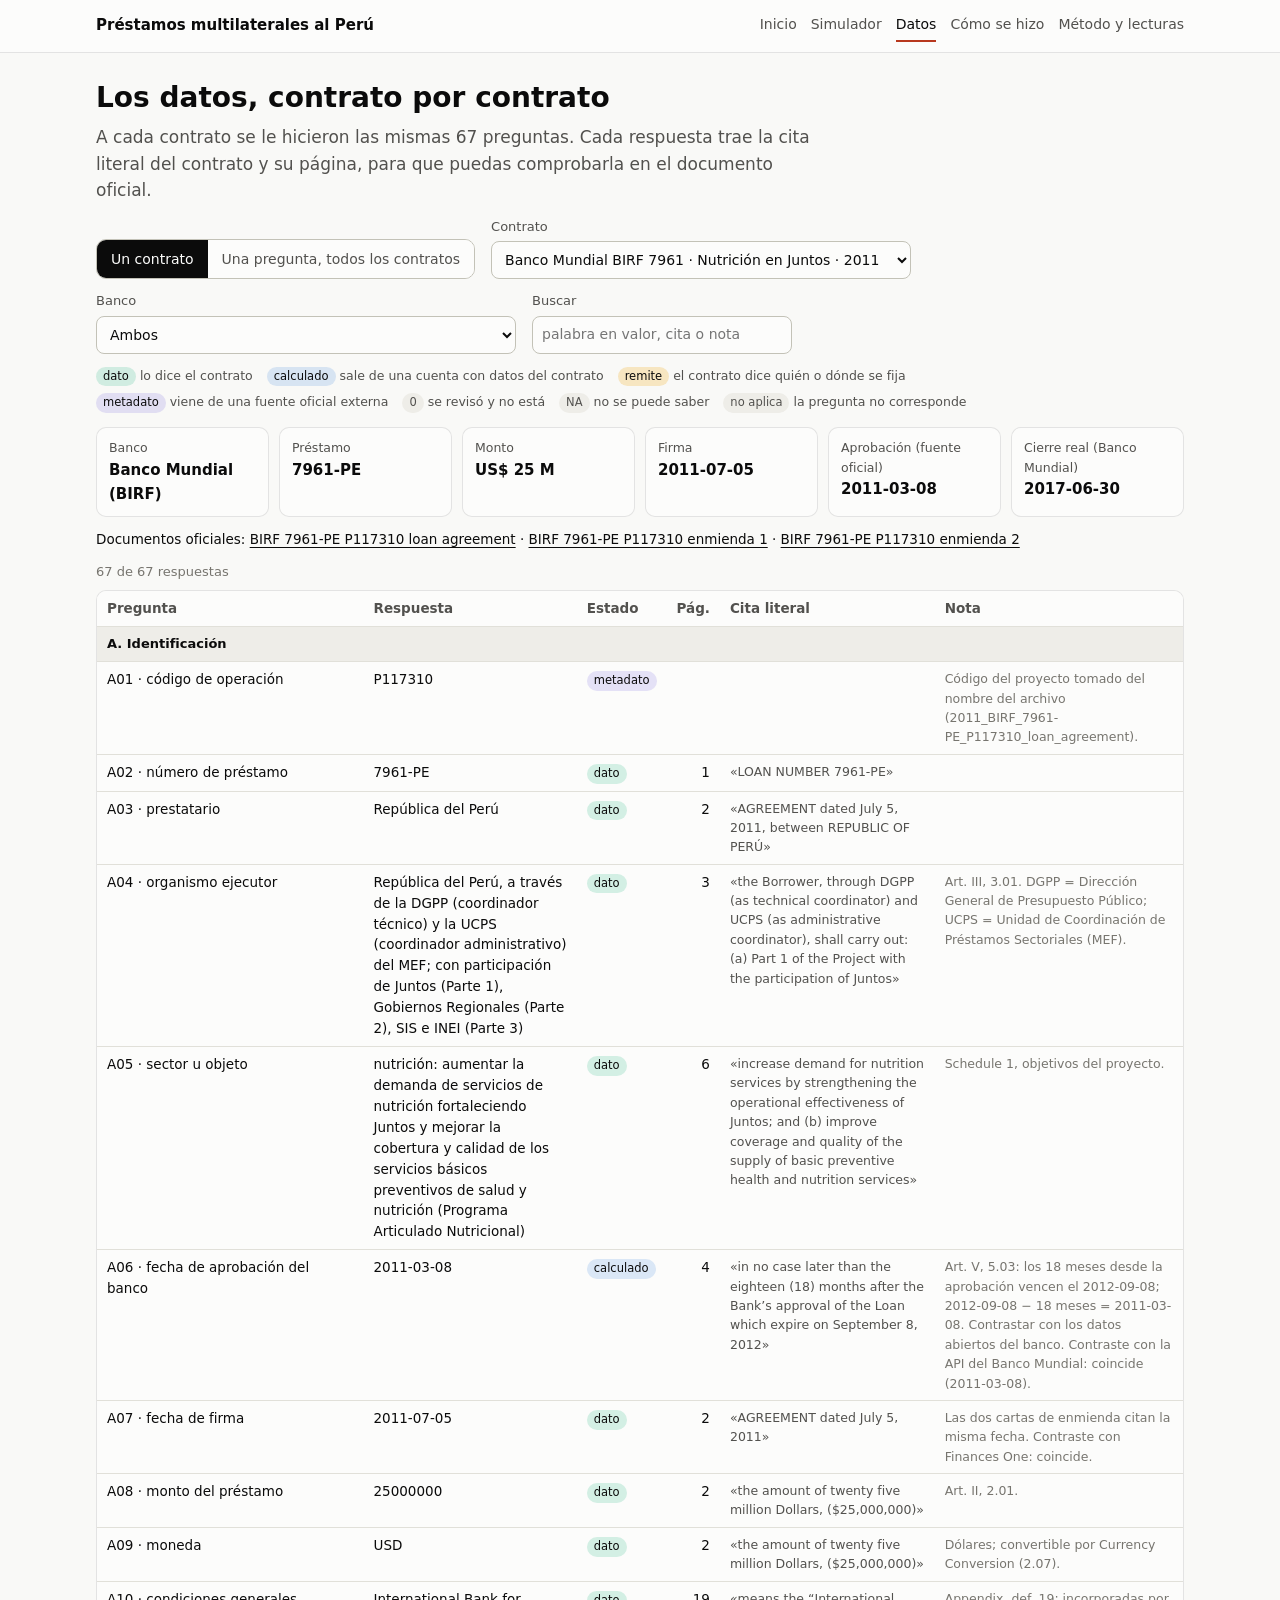
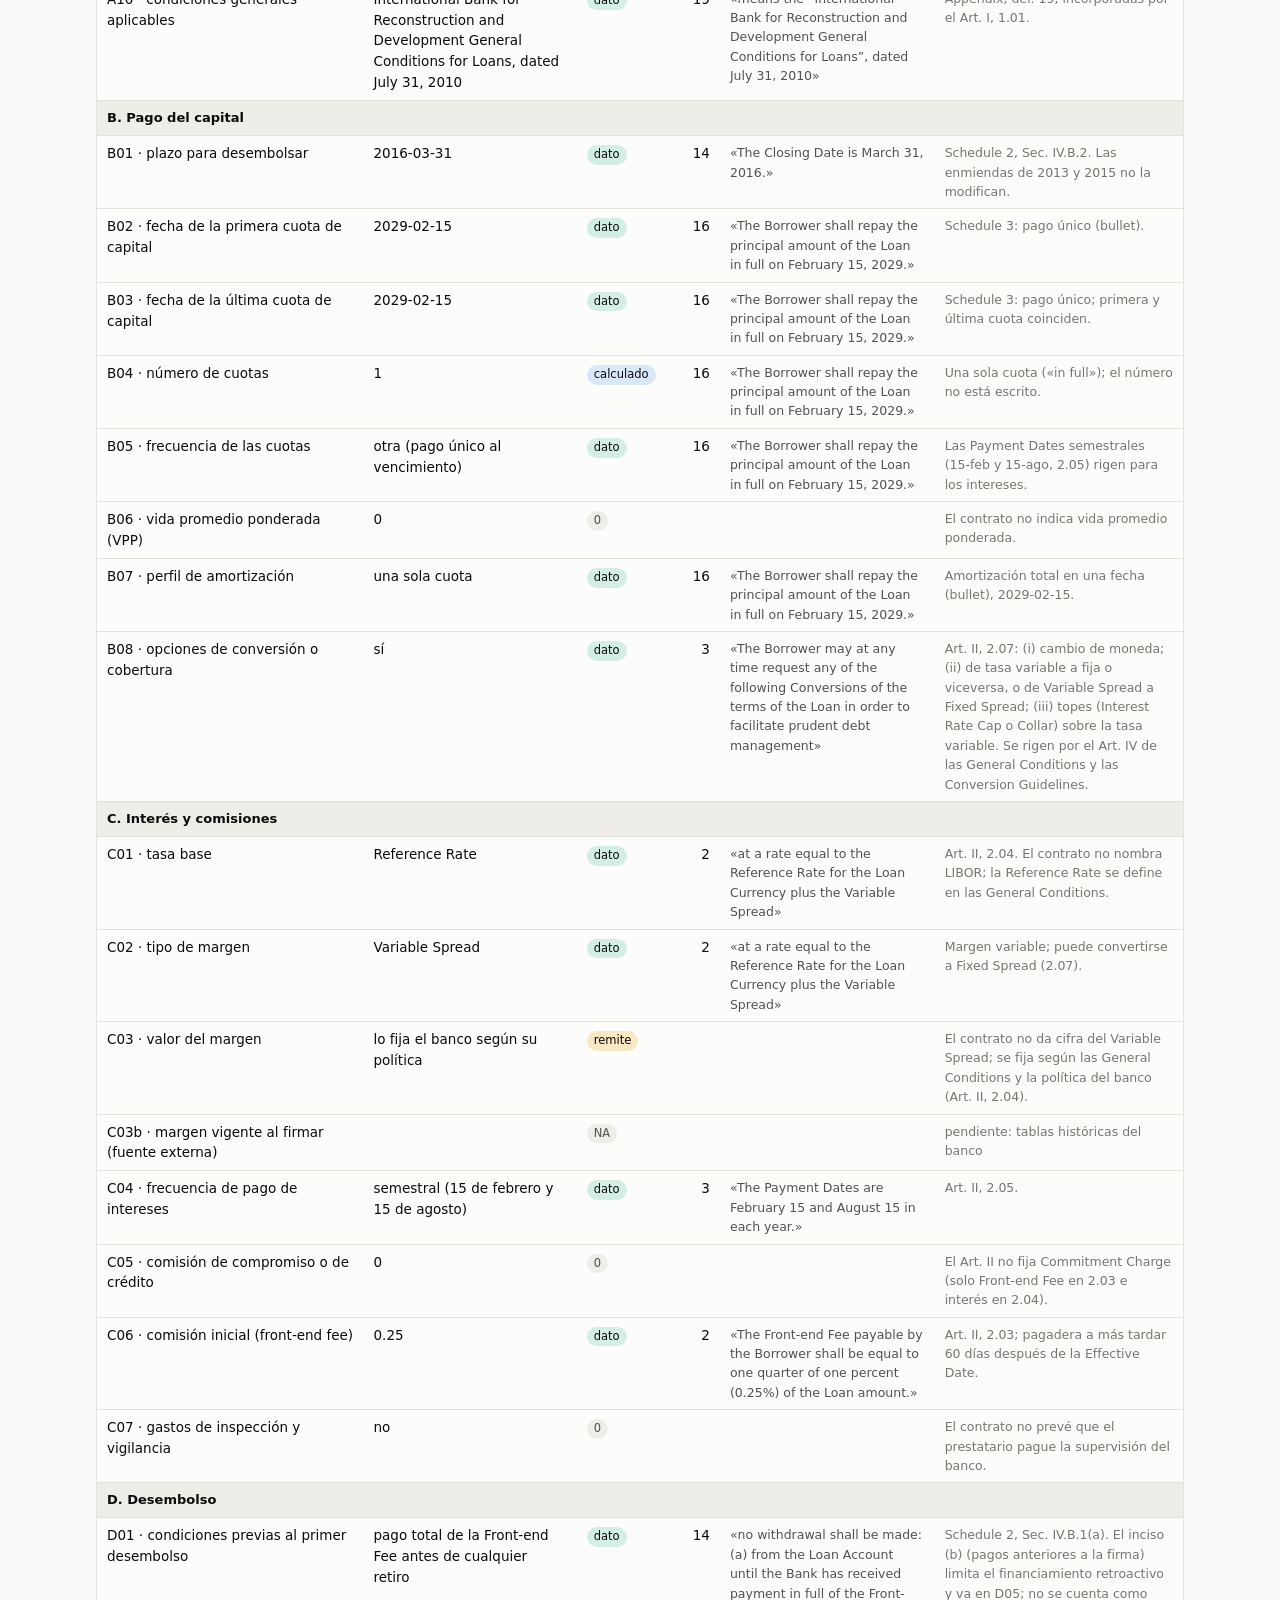
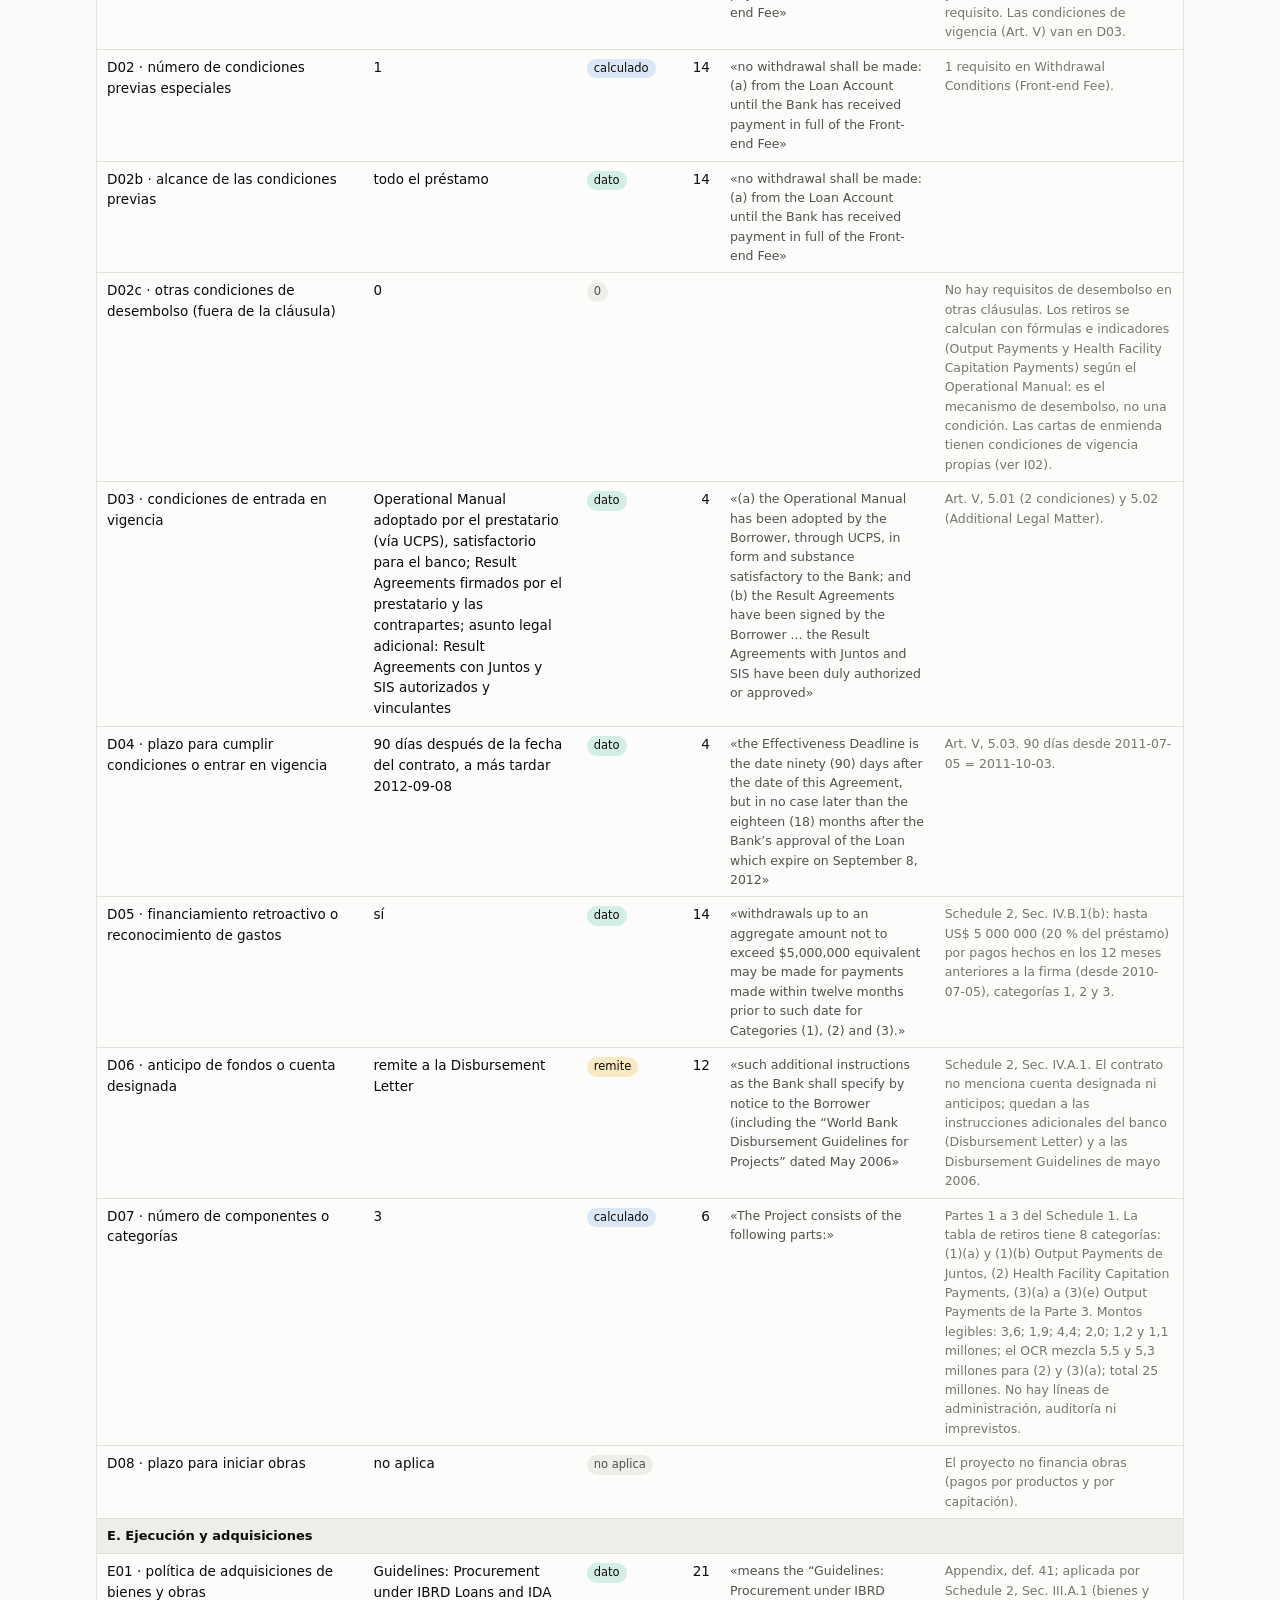
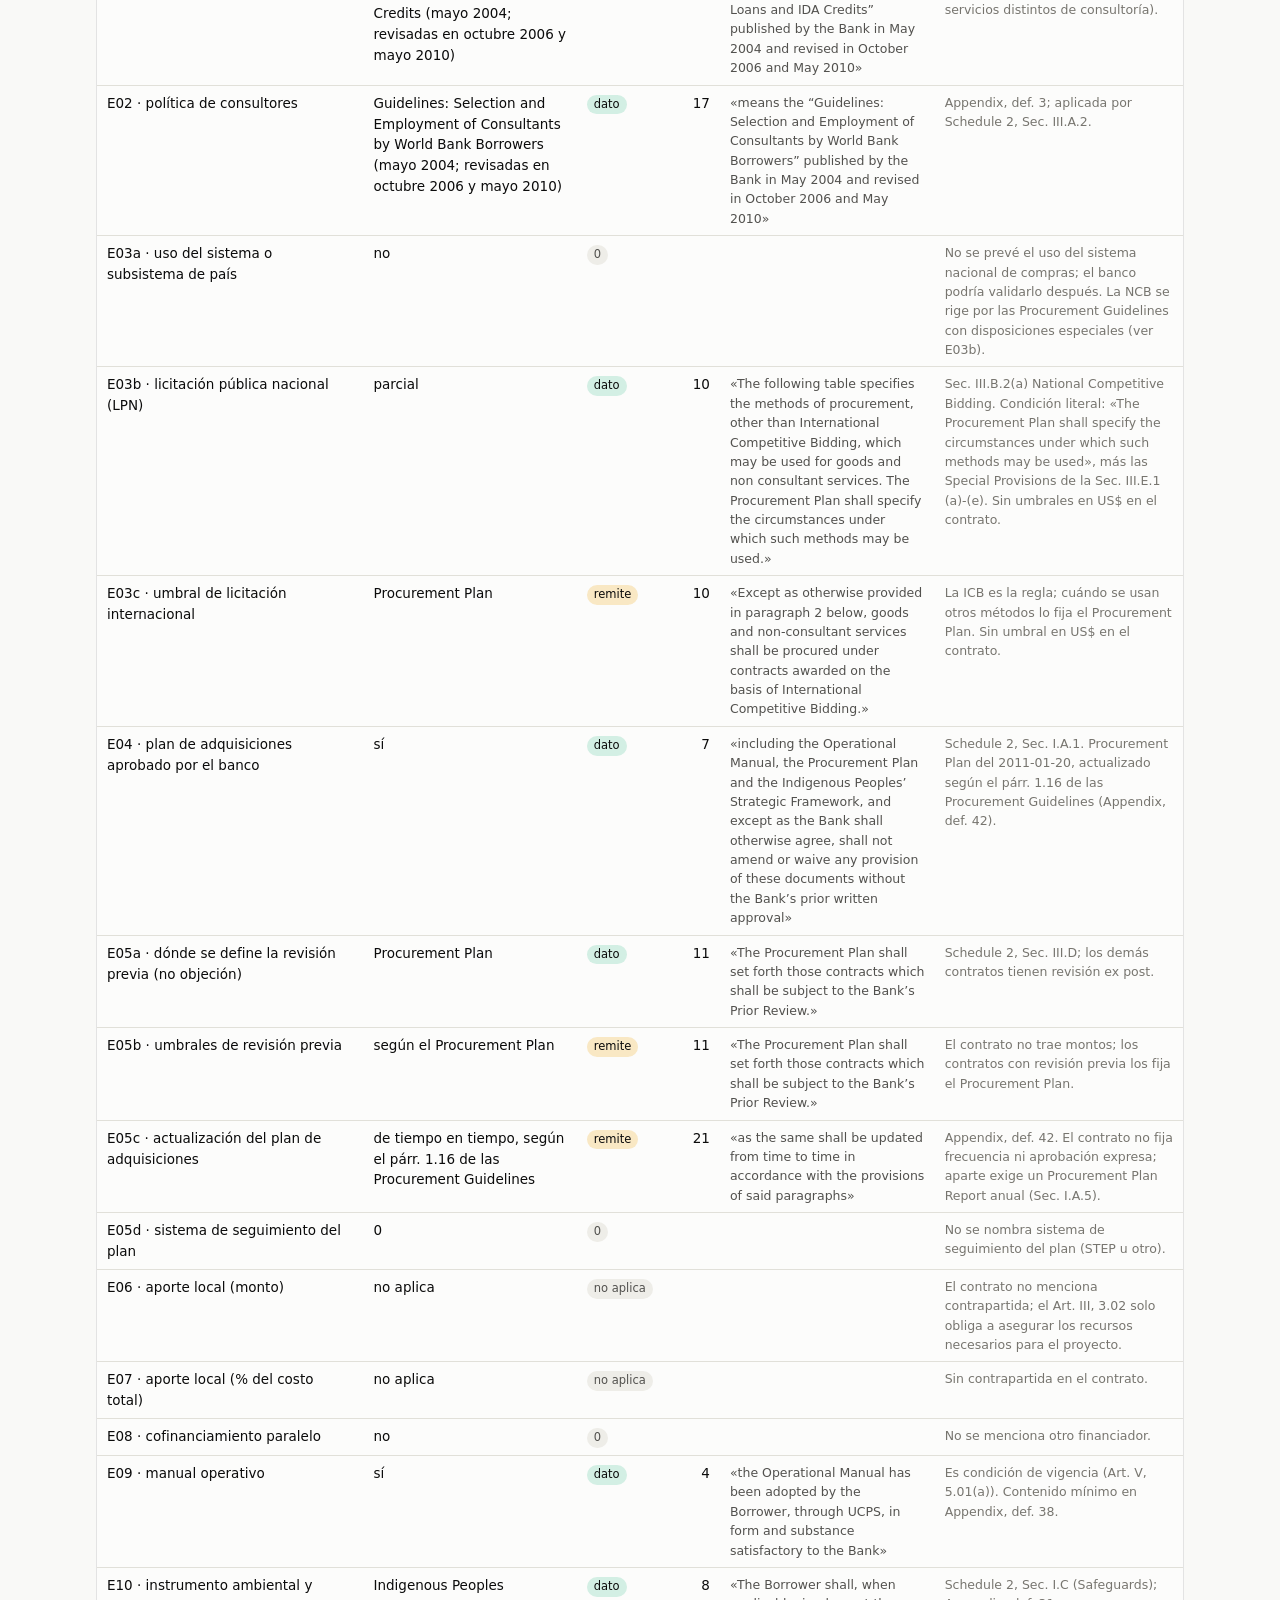
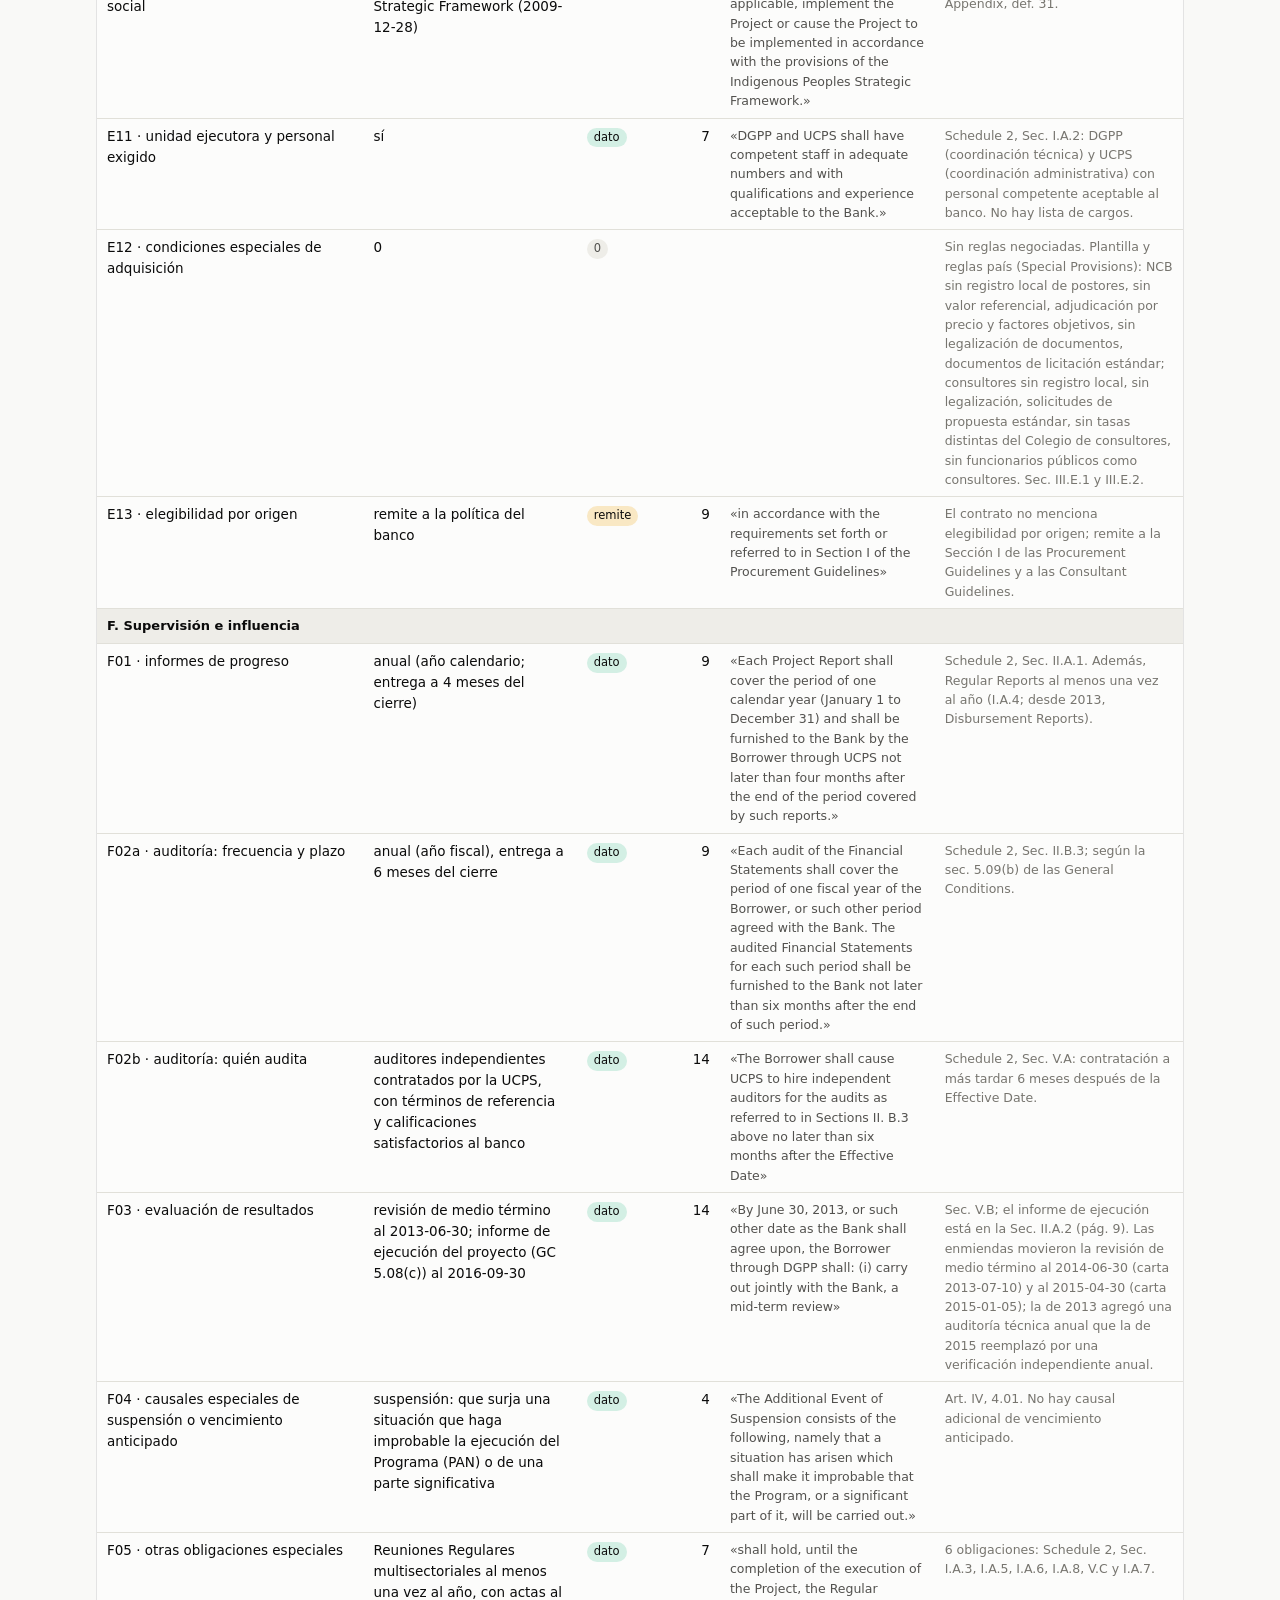
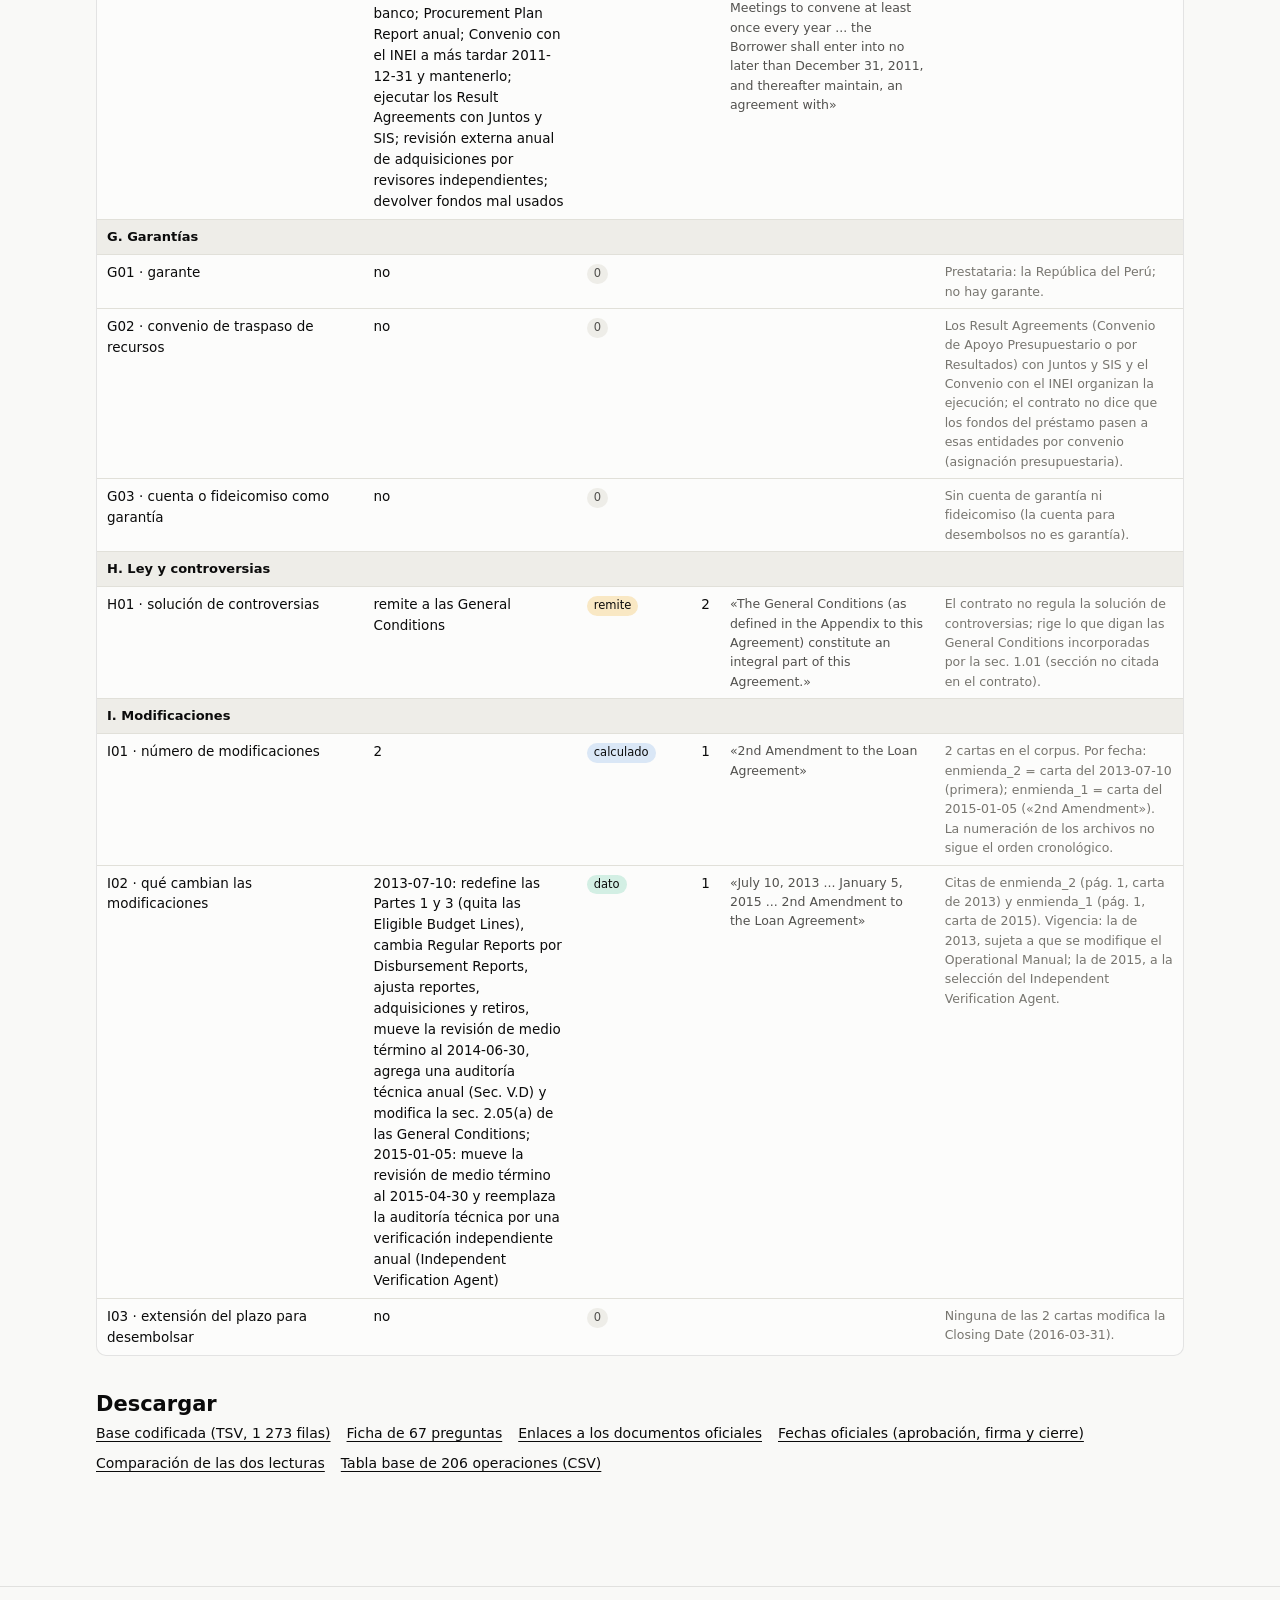
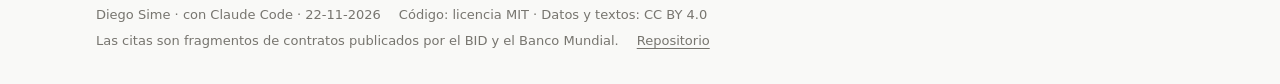
==== datos.html @ 69d33046 "Publica el sitio Préstamos multilaterales al Perú - Inicio con seis hallazgos, cada uno enlazado a s" ====
<!doctype html>
<html lang="es">
<head>
<meta charset="utf-8">
<meta name="viewport" content="width=device-width, initial-scale=1, viewport-fit=cover">
<title>Datos · Préstamos multilaterales al Perú</title>
<meta name="description" content="Las 67 respuestas de cada uno de 19 contratos de préstamo del BID y del Banco Mundial al Perú, con su cita literal y su página.">
<link rel="stylesheet" href="assets/estilos.css">
<style>
.vista { display: inline-flex; border: 1px solid var(--axis); border-radius: 10px; overflow: hidden; }
.vista button { font: inherit; font-size: 14px; border: 0; background: var(--surface); color: var(--ink-2); padding: 8px 14px; cursor: pointer; min-height: 38px; }
.vista button[aria-pressed="true"] { background: var(--ink); color: var(--surface); }
.controles { display: flex; flex-wrap: wrap; gap: 12px 16px; align-items: end; margin: 14px 0 12px; }
.controles label { display: flex; flex-direction: column; gap: 4px; font-size: 13px; color: var(--ink-2); }
.controles select, .controles input { font: inherit; font-size: 14px; color: var(--ink); background: var(--surface); border: 1px solid var(--axis); border-radius: 8px; padding: 7px 9px; min-height: 38px; max-width: 100%; }
.controles label { min-width: 0; max-width: 100%; }
.controles select { width: min(420px, calc(100vw - 32px)); }
.ficha-contrato { display: grid; grid-template-columns: repeat(auto-fill, minmax(170px, 1fr)); gap: 10px; margin-bottom: 12px; }
.ficha-contrato div { background: var(--surface); border: 1px solid var(--ring); border-radius: 10px; padding: 10px 12px; }
.ficha-contrato b { display: block; font-size: 12.5px; color: var(--ink-2); font-weight: 500; }
.ficha-contrato span { font-size: 15px; font-weight: 600; }
.docs { font-size: 13.5px; margin: 0 0 12px; }
.bloque td { background: var(--chip); font-weight: 600; font-size: 13px; }
td.cita { font-size: 12.5px; color: var(--ink-2); max-width: 46ch; }
td.cita q { quotes: "«" "»"; }
td.valor { font-weight: 500; max-width: 40ch; }
td.nt { font-size: 12.5px; color: var(--muted); max-width: 38ch; }
td.fecha { white-space: nowrap; }
.controles label[hidden] { display: none; }
.controles input[type=search] { width: min(260px, calc(100vw - 32px)); }
.leyenda { display: flex; flex-wrap: wrap; gap: 6px 14px; font-size: 12.5px; color: var(--ink-2); margin: 6px 0 14px; }
.cuenta { font-size: 13px; color: var(--muted); margin: 0 0 8px; }
.descargas { display: flex; flex-wrap: wrap; gap: 8px 16px; font-size: 14px; }
@media (max-width: 640px) { td.nt, th.nt { display: none; } }
</style>
</head>
<body>
<header class="barra"><div class="barra__in">
  <a class="barra__sitio" href="index.html">Préstamos multilaterales al Perú</a>
  <nav aria-label="Secciones">
    <a href="index.html">Inicio</a>
    <a href="simulador.html">Simulador</a>
    <a href="datos.html" aria-current="page">Datos</a>
    <a href="pipeline.html">Cómo se hizo</a>
    <a href="metodo.html">Método y lecturas</a>
  </nav>
</div></header>

<main>
  <h1 style="font-size:28px">Los datos, contrato por contrato</h1>
  <p class="lead">A cada contrato se le hicieron las mismas 67 preguntas. Cada respuesta trae la cita literal del contrato y su página, para que puedas comprobarla en el documento oficial.</p>

  <div class="controles">
    <div class="vista" role="group" aria-label="Forma de ver los datos">
      <button type="button" id="vContrato" aria-pressed="true">Un contrato</button>
      <button type="button" id="vVariable" aria-pressed="false">Una pregunta, todos los contratos</button>
    </div>
    <label id="lContrato">Contrato <select id="selContrato"></select></label>
    <label id="lVariable" hidden>Pregunta <select id="selVariable"></select></label>
    <label>Banco <select id="selBanco"><option value="">Ambos</option><option value="BID">BID</option><option value="BIRF">Banco Mundial (BIRF)</option></select></label>
    <label>Buscar <input id="buscar" type="search" placeholder="palabra en valor, cita o nota"></label>
  </div>

  <div class="leyenda" aria-label="Qué significa el estado de cada dato">
    <span><span class="estado dato">dato</span> lo dice el contrato</span>
    <span><span class="estado calculado">calculado</span> sale de una cuenta con datos del contrato</span>
    <span><span class="estado remite">remite</span> el contrato dice quién o dónde se fija</span>
    <span><span class="estado metadato">metadato</span> viene de una fuente oficial externa</span>
    <span><span class="estado">0</span> se revisó y no está</span>
    <span><span class="estado">NA</span> no se puede saber</span>
    <span><span class="estado">no aplica</span> la pregunta no corresponde</span>
  </div>

  <div id="cabecera"></div>
  <p class="cuenta" id="cuenta" role="status"></p>
  <div class="tablewrap"><table id="tabla"></table></div>

  <section class="seccion">
    <h2>Descargar</h2>
    <div class="descargas">
      <a href="data/base_codificada_v21.tsv">Base codificada (TSV, 1 273 filas)</a>
      <a href="data/ficha_v21.tsv">Ficha de 67 preguntas</a>
      <a href="data/fuentes_documentos.tsv">Enlaces a los documentos oficiales</a>
      <a href="data/fechas_oficiales.tsv">Fechas oficiales (aprobación, firma y cierre)</a>
      <a href="data/concordancia_muestras.tsv">Comparación de las dos lecturas</a>
      <a href="data/prestamos_peru_2011_2026.csv">Tabla base de 206 operaciones (CSV)</a>
    </div>
  </section>
</main>

<footer class="pie"><div class="pie__in">
  <span>Diego Sime · con Claude Code · 22-11-2026</span>
  <span>Código: licencia MIT · Datos y textos: CC BY 4.0</span>
  <span>Las citas son fragmentos de contratos publicados por el BID y el Banco Mundial.</span>
  <a href="https://github.com/diegosimemirror/loan">Repositorio</a>
</div></footer>
<script src="assets/datos.js"></script>
</body>
</html>
---- assets/estilos.css ----
/* ============================================================
   Estilos comunes del sitio «loan»
   Colores como tokens (claro y oscuro), letra del sistema, diseño que se adapta al celular.
   ============================================================ */
:root {
  color-scheme: light;
  --page: #f9f9f7; --surface: #fcfcfb; --ink: #0b0b0b; --ink-2: #52514e; --muted: #77756f;
  --grid: #e1e0d9; --axis: #c3c2b7; --ring: rgba(11,11,11,0.10);
  --s1: #2a78d6; --s2: #eb6834; --s3: #1baf7a; --s4: #eda100; --s7: #6250d6;
  --bid: #2a78d6; --birf: #1baf7a;
  --accent: #b8381e; --focus: #2a78d6; --chip: #eeede8;
}
@media (prefers-color-scheme: dark) {
  :root:not([data-theme="light"]) {
    color-scheme: dark;
    --page: #0d0d0d; --surface: #1a1a19; --ink: #f0efec; --ink-2: #c3c2b7; --muted: #9a988f;
    --grid: #2c2c2a; --axis: #383835; --ring: rgba(255,255,255,0.10);
    --s1: #3987e5; --s2: #d95926; --s3: #199e70; --s4: #c98500; --s7: #9085e9;
    --bid: #3987e5; --birf: #199e70; --accent: #f08a6c; --focus: #3987e5; --chip: #262624;
  }
}
:root[data-theme="dark"] {
  color-scheme: dark;
  --page: #0d0d0d; --surface: #1a1a19; --ink: #f0efec; --ink-2: #c3c2b7; --muted: #9a988f;
  --grid: #2c2c2a; --axis: #383835; --ring: rgba(255,255,255,0.10);
  --s1: #3987e5; --s2: #d95926; --s3: #199e70; --s4: #c98500; --s7: #9085e9;
  --bid: #3987e5; --birf: #199e70; --accent: #f08a6c; --focus: #3987e5; --chip: #262624;
}

* { box-sizing: border-box; }
body { margin: 0; background: var(--page); color: var(--ink); font: 15.5px/1.55 system-ui, -apple-system, "Segoe UI", sans-serif; }
a { color: inherit; text-underline-offset: 3px; }
:focus-visible { outline: 2px solid var(--focus); outline-offset: 2px; }
h1, h2, h3 { line-height: 1.2; margin: 0; }
p { margin: 0 0 10px; }

/* ---------- Barra superior ---------- */
.barra { position: sticky; top: 0; z-index: 10; background: var(--surface); border-bottom: 1px solid var(--ring); }
.barra__in { max-width: 1120px; margin: 0 auto; padding: 10px 16px; display: flex; flex-wrap: wrap; gap: 6px 18px; align-items: center; justify-content: space-between; }
.barra__sitio { font-weight: 700; text-decoration: none; font-size: 15px; }
.barra nav { display: flex; flex-wrap: wrap; gap: 4px 14px; font-size: 14px; }
.barra nav a { text-decoration: none; color: var(--ink-2); padding: 4px 0; border-bottom: 2px solid transparent; }
.barra nav a:hover { color: var(--ink); }
.barra nav a[aria-current="page"] { color: var(--ink); border-bottom-color: var(--accent); }

/* ---------- Estructura ---------- */
main { max-width: 1120px; margin: 0 auto; padding: 28px 16px 64px; }
.portada h1 { font-size: clamp(26px, 4.2vw, 40px); font-weight: 750; letter-spacing: -0.01em; max-width: 22ch; }
.lead { color: var(--ink-2); font-size: 17px; max-width: 68ch; margin-top: 10px; }
.card { background: var(--surface); border: 1px solid var(--ring); border-radius: 12px; padding: 18px; }
.seccion { margin-top: 36px; }
.seccion > h2 { font-size: 21px; margin-bottom: 6px; }
.sub { color: var(--ink-2); font-size: 14px; margin-bottom: 14px; max-width: 72ch; }
.small { font-size: 12.5px; color: var(--muted); }

/* ---------- Cifras de portada ---------- */
.cifras { display: grid; grid-template-columns: repeat(auto-fill, minmax(150px, 1fr)); gap: 10px; margin-top: 22px; }
.cifra { background: var(--surface); border: 1px solid var(--ring); border-radius: 10px; padding: 12px 14px; }
.cifra b { display: block; font-size: 26px; line-height: 1.1; font-weight: 700; }
.cifra span { font-size: 13px; color: var(--ink-2); }

/* ---------- Preguntas ---------- */
.preguntas { display: flex; flex-wrap: wrap; gap: 8px; margin: 0; padding: 0; list-style: none; }
.preguntas li { background: var(--chip); border-radius: 999px; padding: 5px 12px; font-size: 14px; }

/* ---------- Hallazgos ---------- */
.hallazgos { display: grid; grid-template-columns: repeat(auto-fill, minmax(300px, 1fr)); gap: 14px; }
.hallazgo { background: var(--surface); border: 1px solid var(--ring); border-radius: 12px; padding: 16px 18px; display: flex; flex-direction: column; gap: 6px; }
.hallazgo .num { font-size: 30px; font-weight: 750; line-height: 1.05; color: var(--accent); }
.hallazgo h3 { font-size: 16.5px; }
.hallazgo p { color: var(--ink-2); font-size: 14.5px; margin: 0; }
.hallazgo .ver { margin-top: auto; padding-top: 6px; font-size: 13.5px; }

/* ---------- Accesos ---------- */
.accesos { display: grid; grid-template-columns: repeat(auto-fill, minmax(230px, 1fr)); gap: 12px; }
.acceso { display: block; text-decoration: none; background: var(--surface); border: 1px solid var(--ring); border-radius: 12px; padding: 16px; transition: border-color .12s; }
.acceso:hover { border-color: var(--ink-2); }
.acceso b { display: block; font-size: 16.5px; margin-bottom: 4px; }
.acceso span { color: var(--ink-2); font-size: 14px; }

/* ---------- Tablas ---------- */
.tablewrap { overflow-x: auto; background: var(--surface); border: 1px solid var(--ring); border-radius: 10px; }
table { border-collapse: collapse; width: 100%; font-size: 13.5px; }
th, td { text-align: left; padding: 7px 10px; border-bottom: 1px solid var(--grid); vertical-align: top; }
th { color: var(--ink-2); font-weight: 600; background: var(--surface); position: sticky; top: 0; }
tr:last-child td { border-bottom: 0; }
td.num, th.num { text-align: right; font-variant-numeric: tabular-nums; white-space: nowrap; }

/* ---------- Estados y chips ---------- */
.estado { display: inline-block; font-size: 11.5px; padding: 1px 7px; border-radius: 999px; background: var(--chip); color: var(--ink-2); white-space: nowrap; }
.estado.dato { background: color-mix(in srgb, var(--s3) 18%, transparent); color: var(--ink); }
.estado.calculado { background: color-mix(in srgb, var(--s1) 16%, transparent); color: var(--ink); }
.estado.remite { background: color-mix(in srgb, var(--s4) 22%, transparent); color: var(--ink); }
.estado.metadato { background: color-mix(in srgb, var(--s7) 16%, transparent); color: var(--ink); }
.banco { display: inline-flex; align-items: center; gap: 6px; font-size: 13px; }
.banco i { width: 10px; height: 10px; border-radius: 3px; display: inline-block; }
.banco.bid i { background: var(--bid); } .banco.birf i { background: var(--birf); }

/* ---------- Texto largo ---------- */
.prosa { max-width: 74ch; }
.prosa li { margin-bottom: 6px; }
.prosa h3 { font-size: 16px; margin: 18px 0 6px; }
.nota { border-left: 3px solid var(--accent); padding: 8px 12px; background: var(--surface); border-radius: 0 8px 8px 0; color: var(--ink-2); font-size: 14px; }

/* ---------- Pie ---------- */
.pie { border-top: 1px solid var(--ring); margin-top: 48px; }
.pie__in { max-width: 1120px; margin: 0 auto; padding: 18px 16px 32px; font-size: 13px; color: var(--muted); display: flex; flex-wrap: wrap; gap: 6px 18px; }
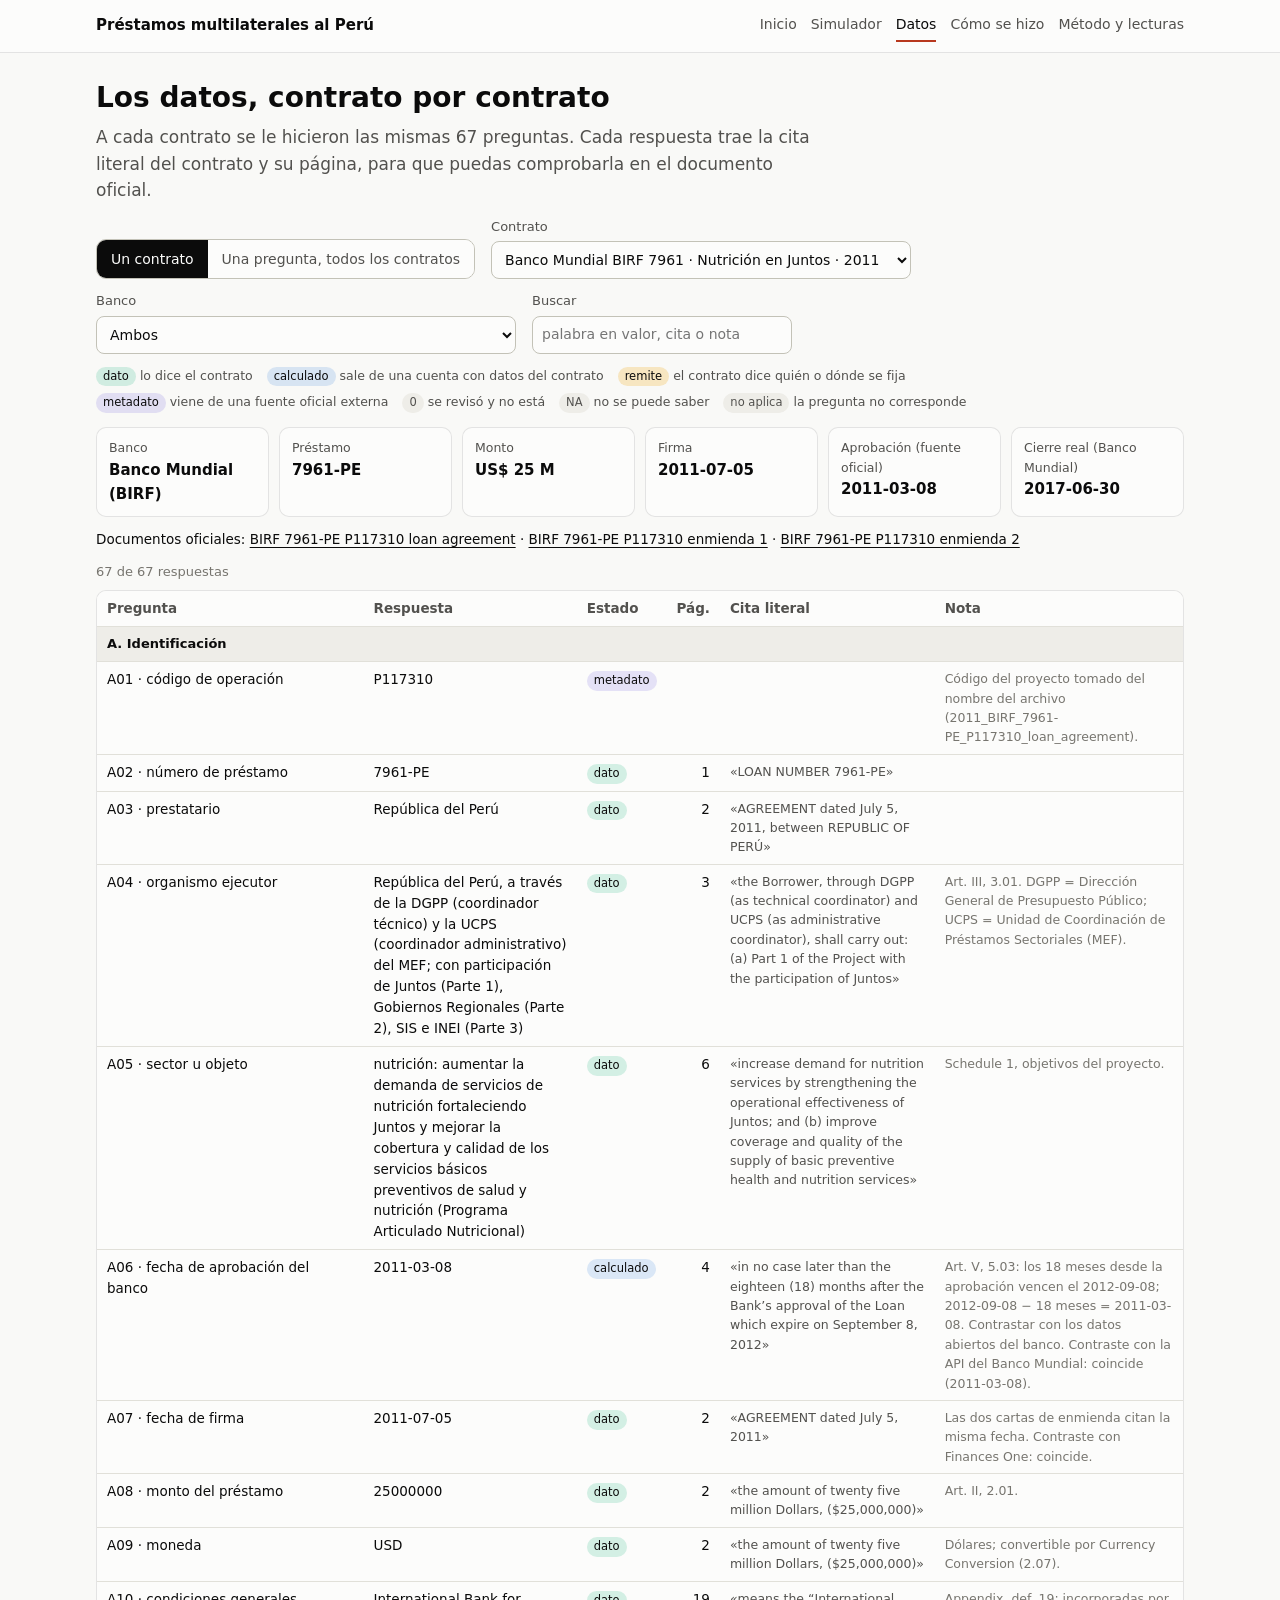
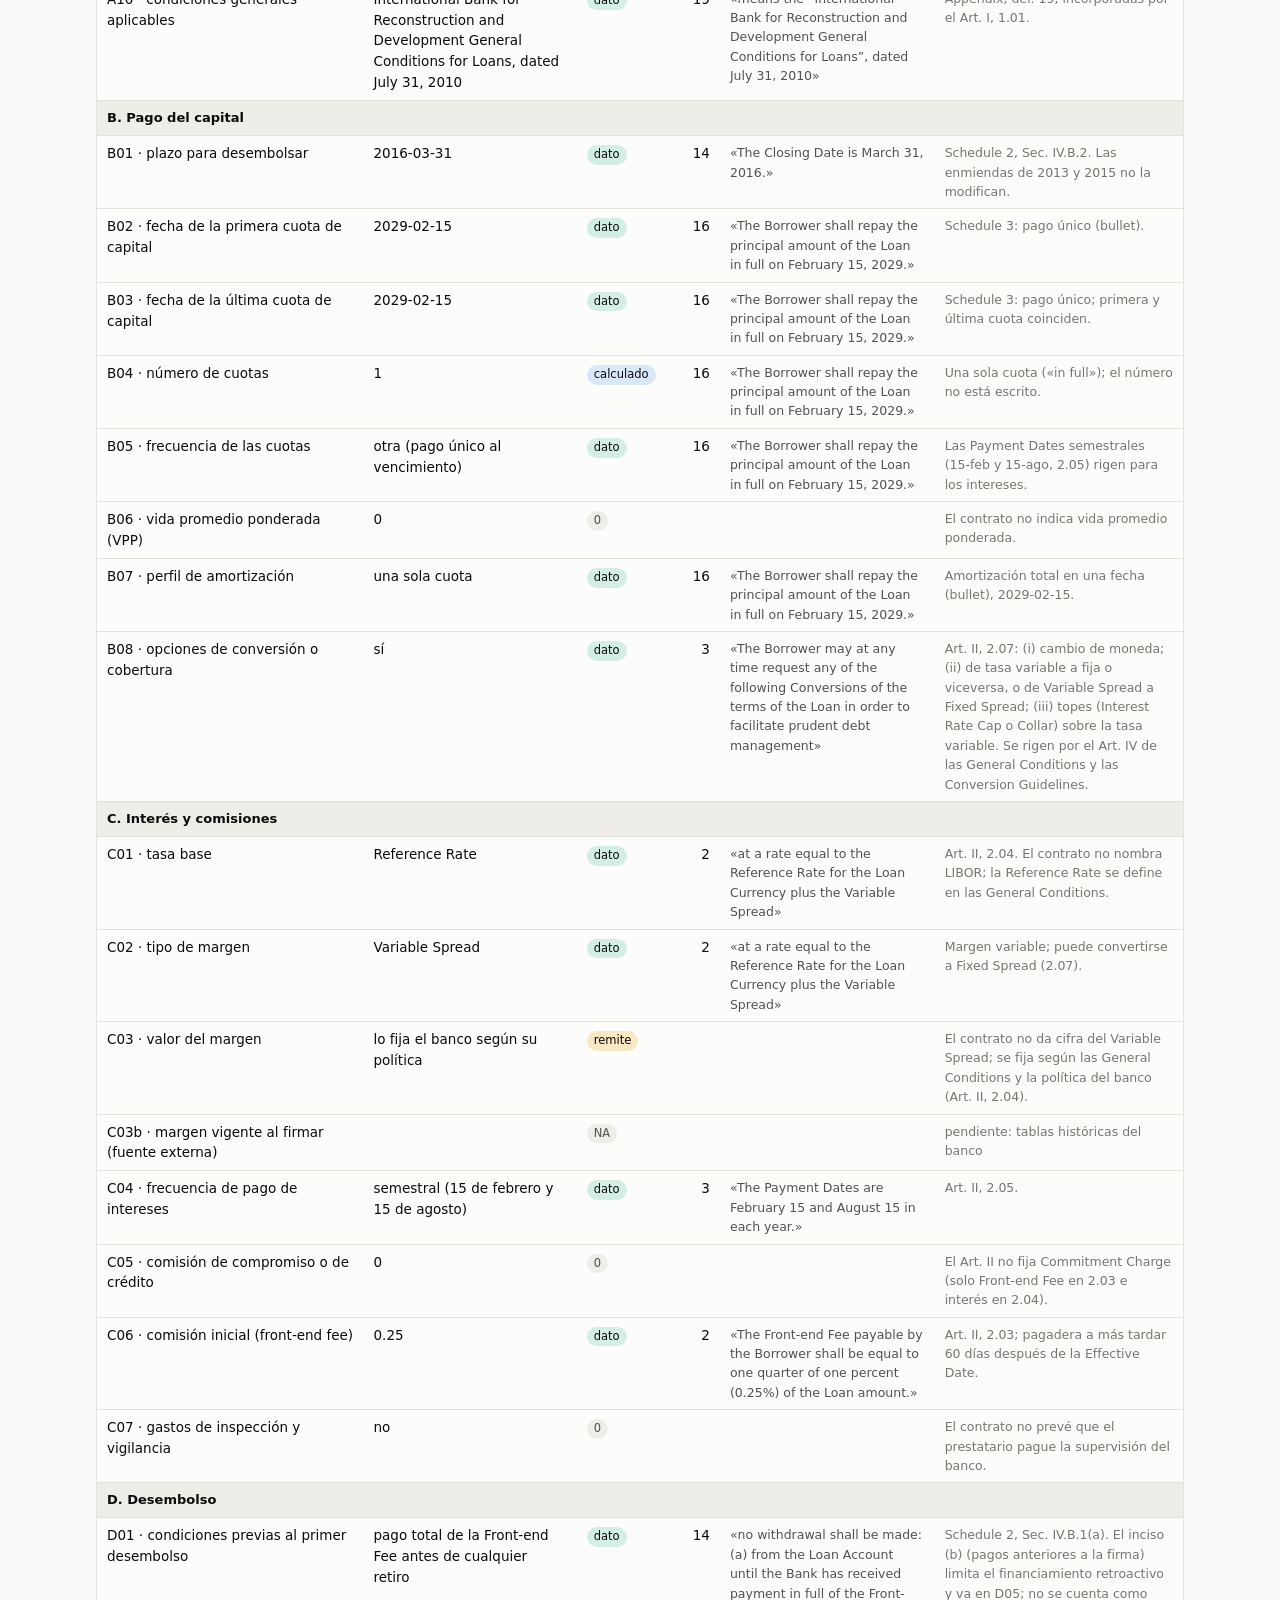
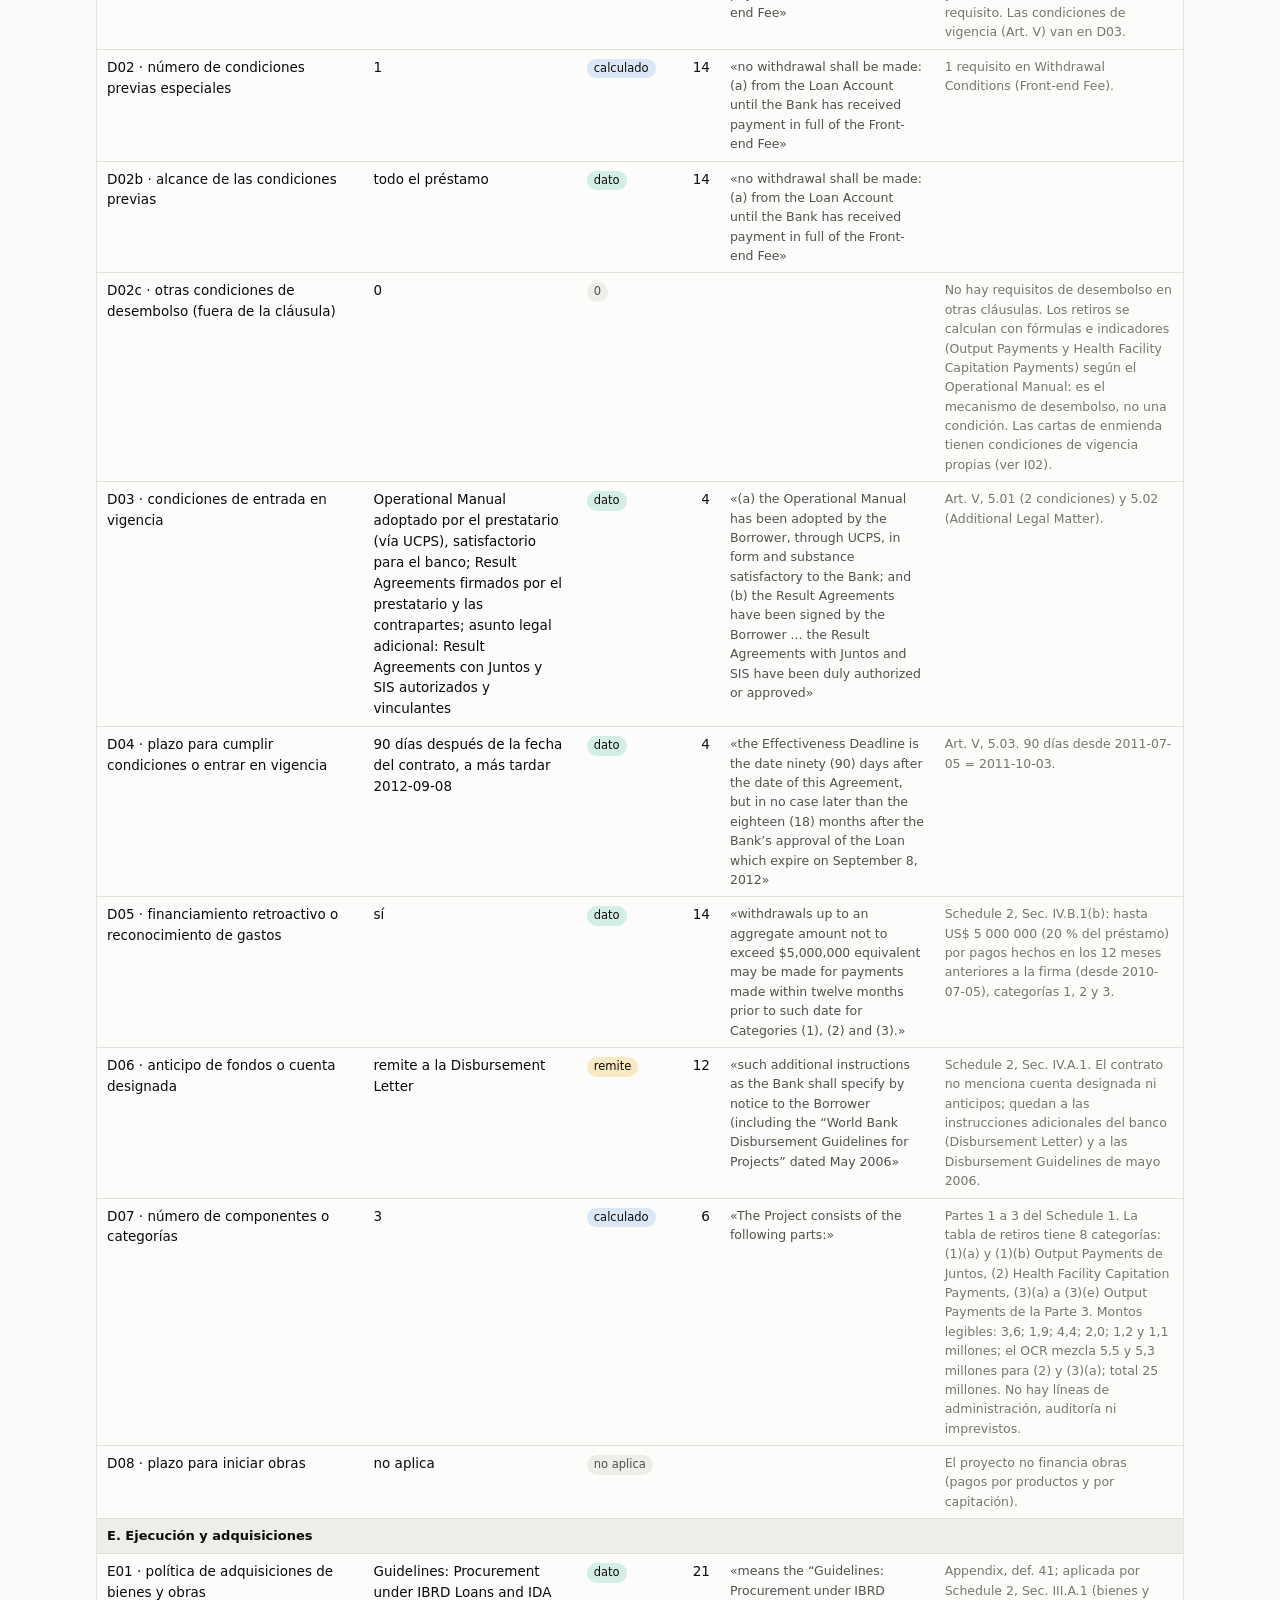
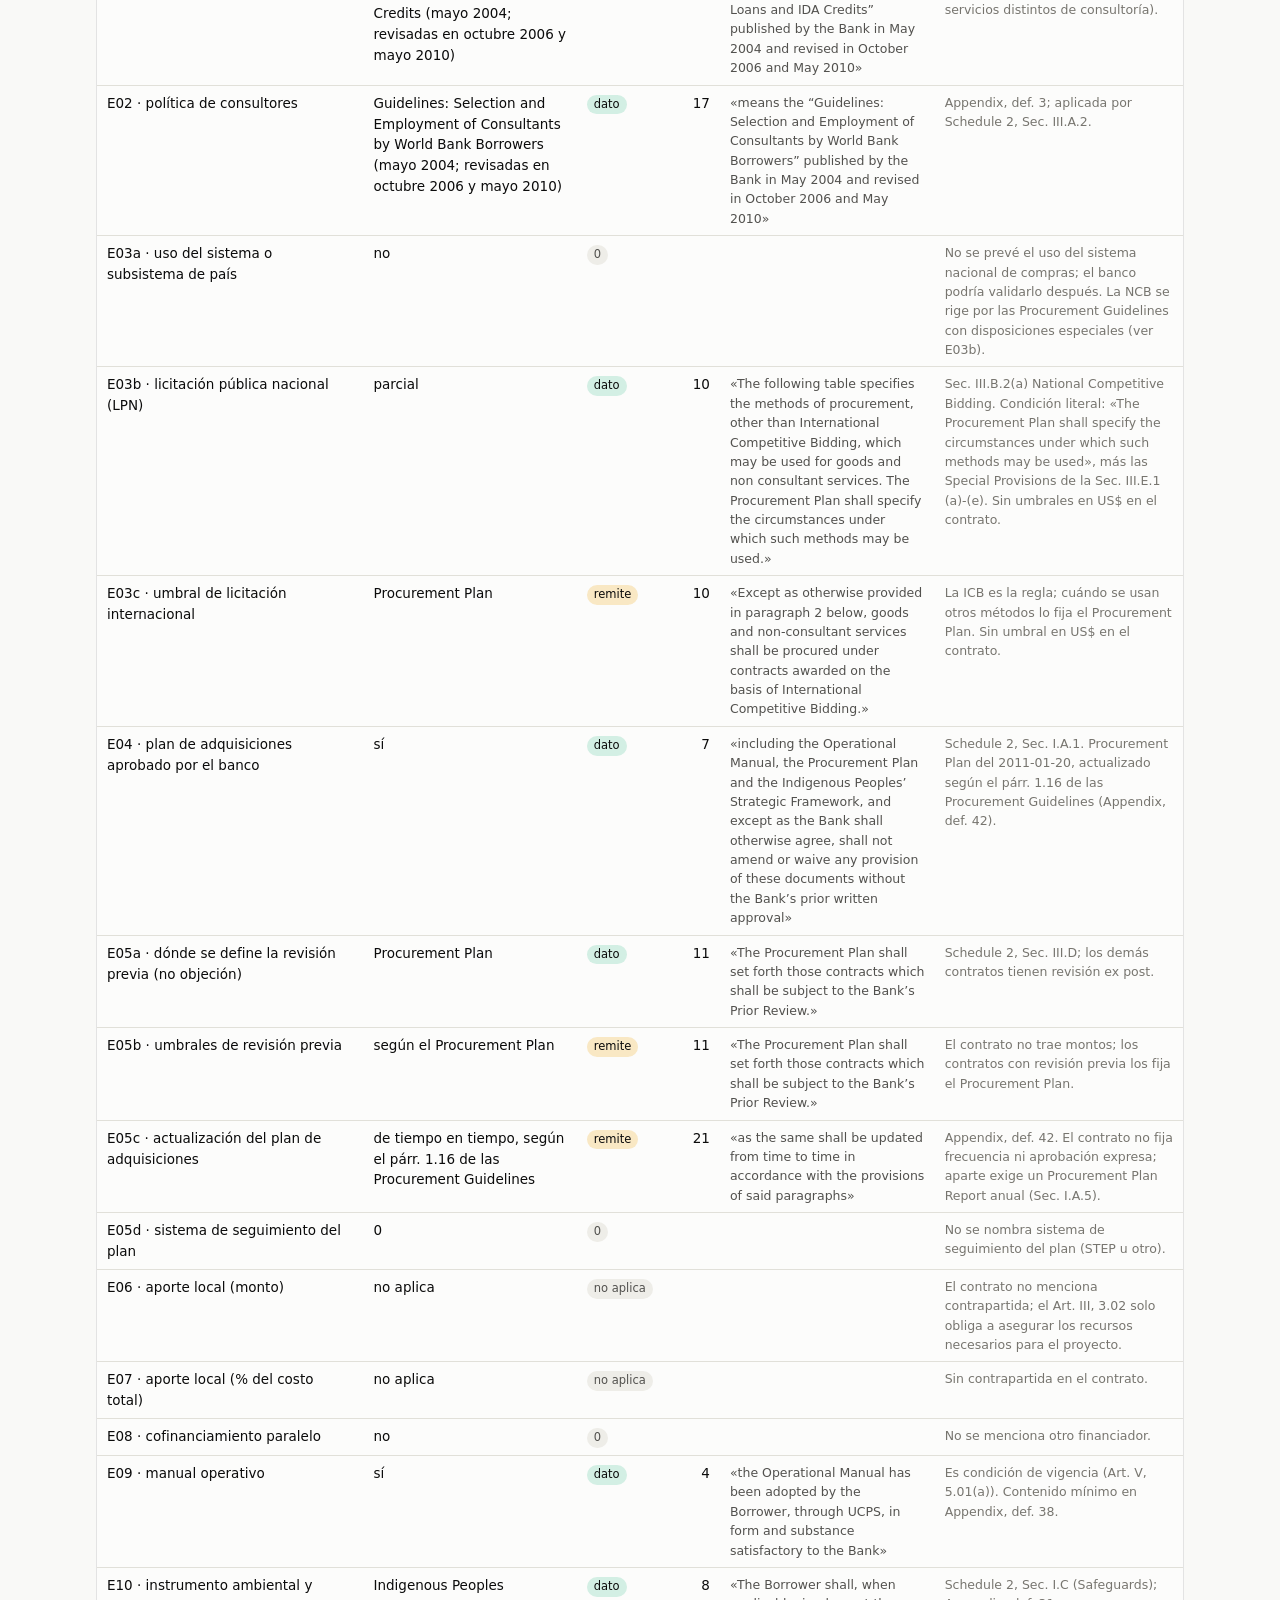
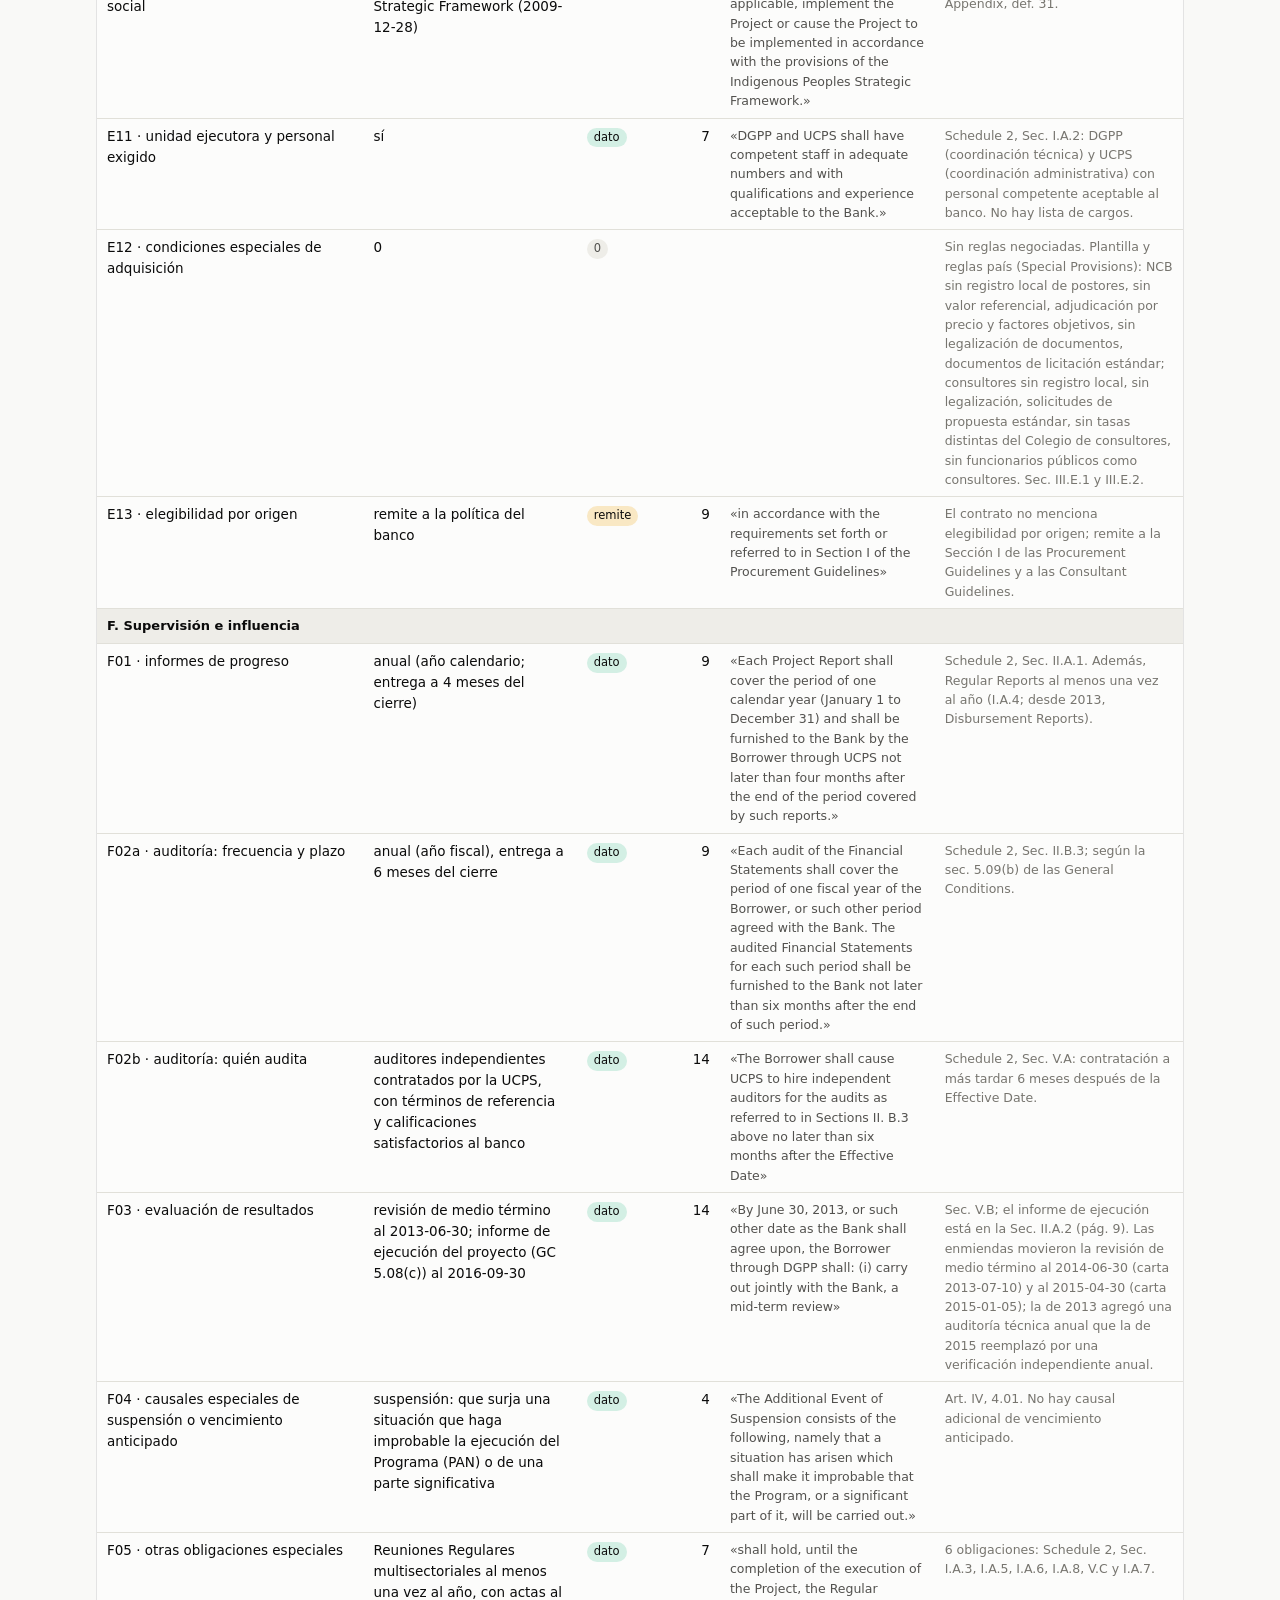
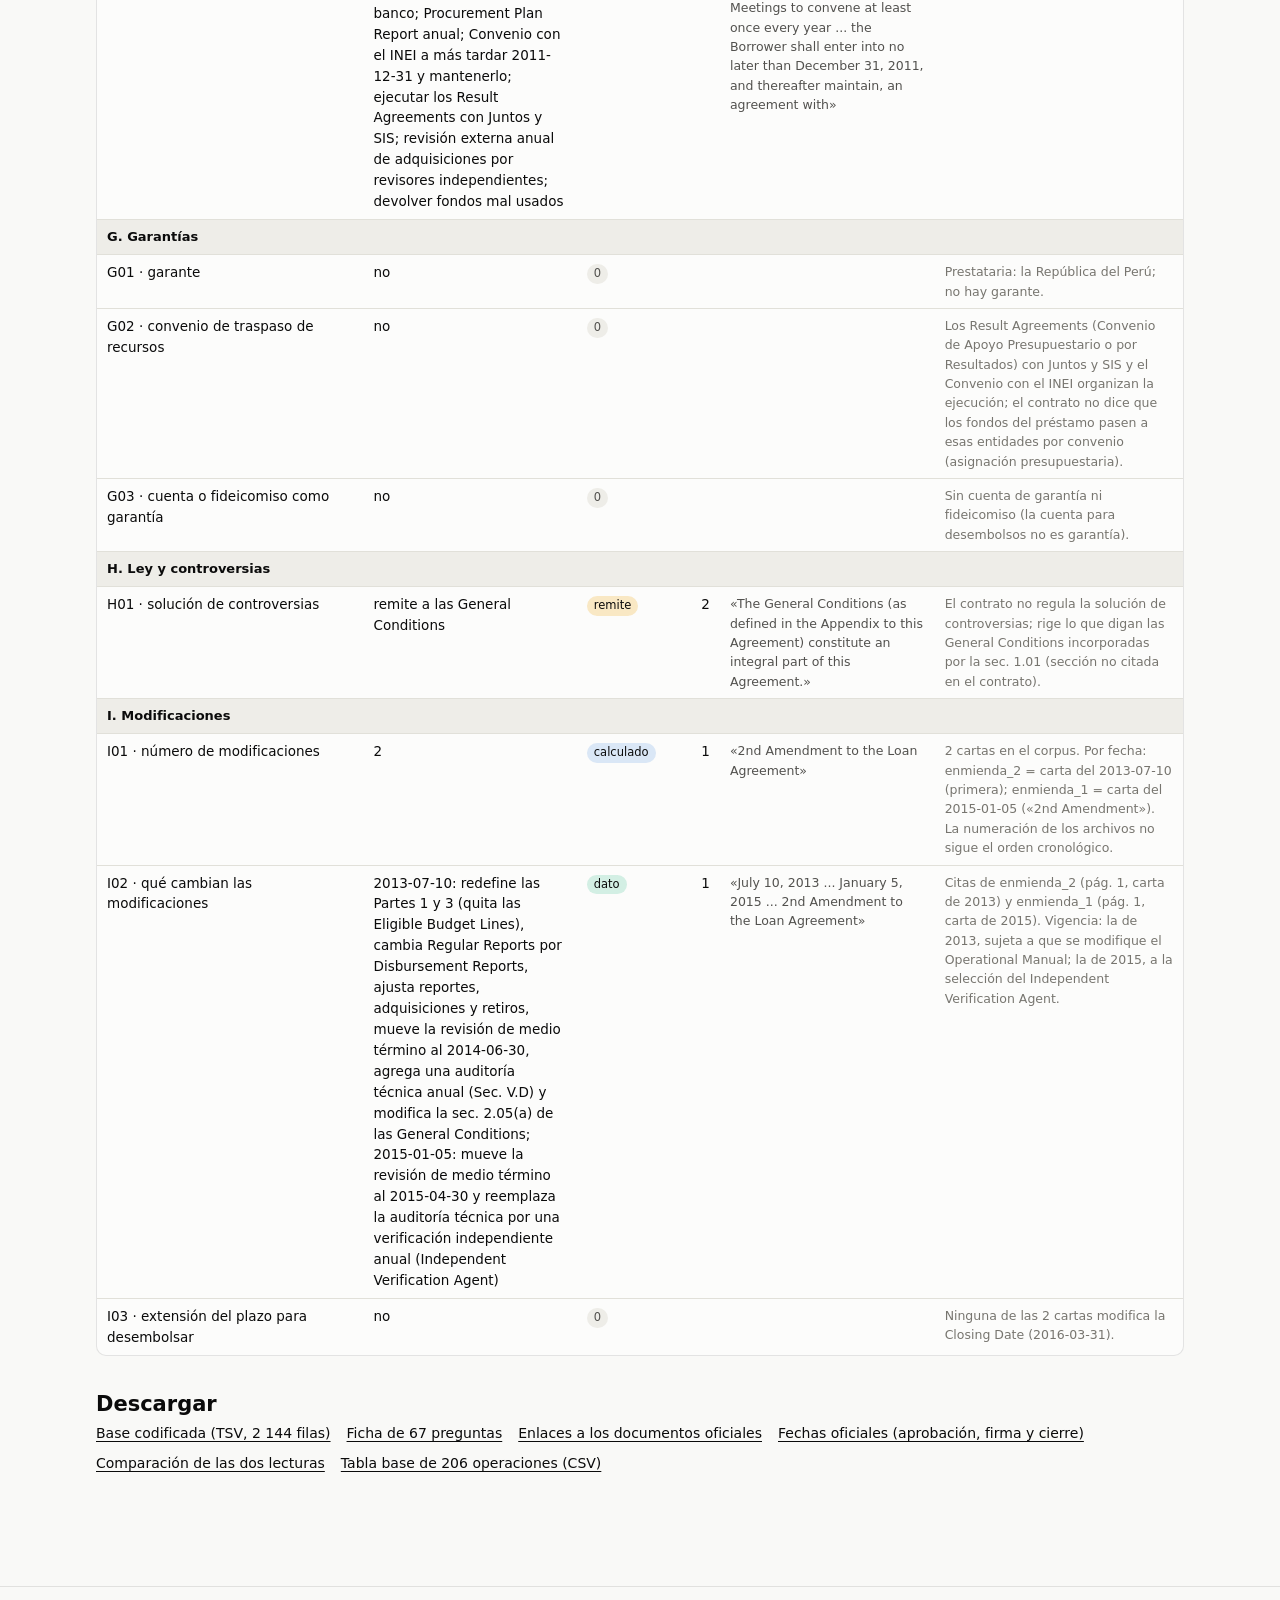
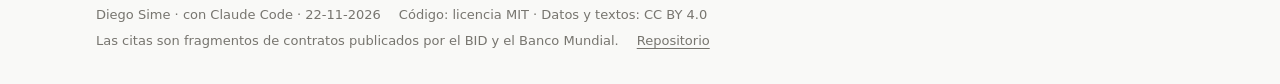
==== commit c31a1f6c: "Agrega la tanda 3: 13 préstamos del Banco Mundial (2017-2026) - La base pasa de 19 a 32 contratos (9" ====
--- a/datos.html
+++ b/datos.html
@@ -4,7 +4,7 @@
 <meta charset="utf-8">
 <meta name="viewport" content="width=device-width, initial-scale=1, viewport-fit=cover">
 <title>Datos · Préstamos multilaterales al Perú</title>
-<meta name="description" content="Las 67 respuestas de cada uno de 19 contratos de préstamo del BID y del Banco Mundial al Perú, con su cita literal y su página.">
+<meta name="description" content="Las 67 respuestas de cada uno de 32 contratos de préstamo del BID y del Banco Mundial al Perú, con su cita literal y su página.">
 <link rel="stylesheet" href="assets/estilos.css">
 <style>
 .vista { display: inline-flex; border: 1px solid var(--axis); border-radius: 10px; overflow: hidden; }
@@ -78,7 +78,7 @@
   <section class="seccion">
     <h2>Descargar</h2>
     <div class="descargas">
-      <a href="data/base_codificada_v21.tsv">Base codificada (TSV, 1 273 filas)</a>
+      <a href="data/base_codificada_v21.tsv">Base codificada (TSV, 2 144 filas)</a>
       <a href="data/ficha_v21.tsv">Ficha de 67 preguntas</a>
       <a href="data/fuentes_documentos.tsv">Enlaces a los documentos oficiales</a>
       <a href="data/fechas_oficiales.tsv">Fechas oficiales (aprobación, firma y cierre)</a>
